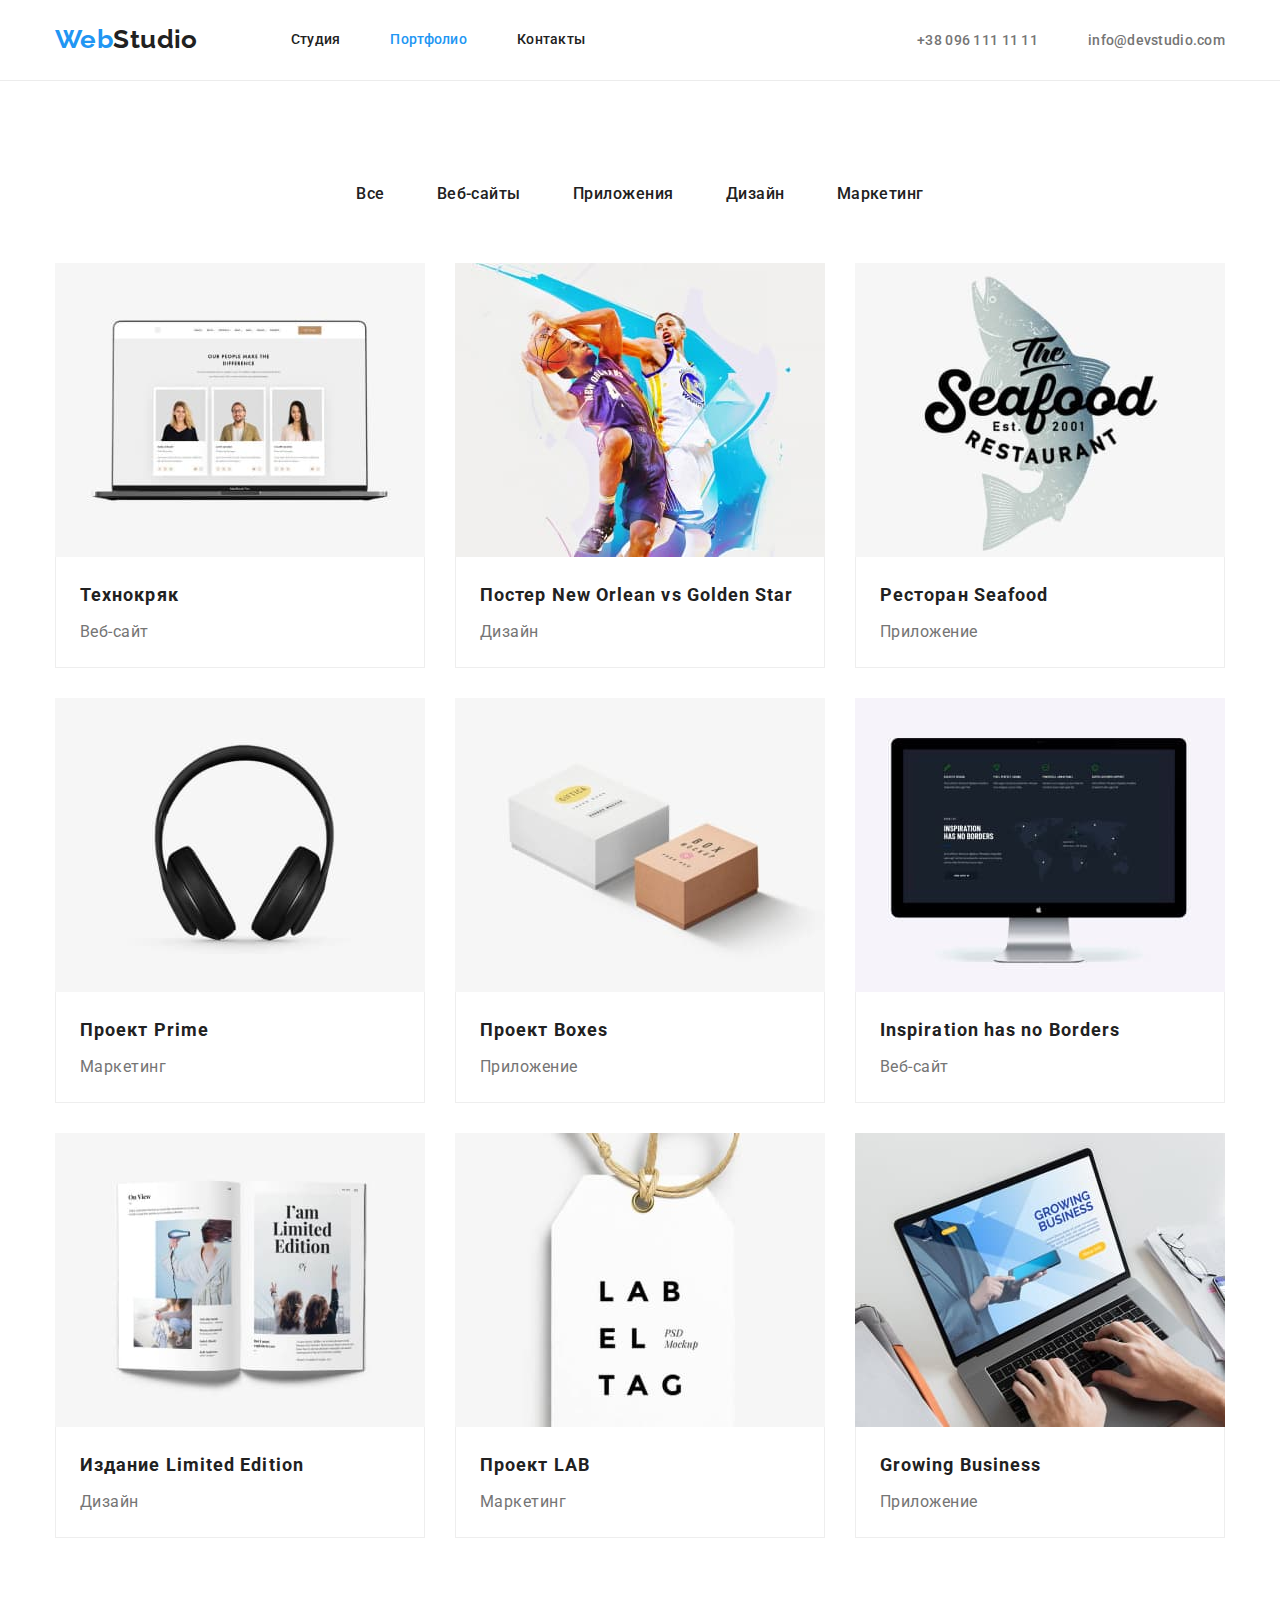
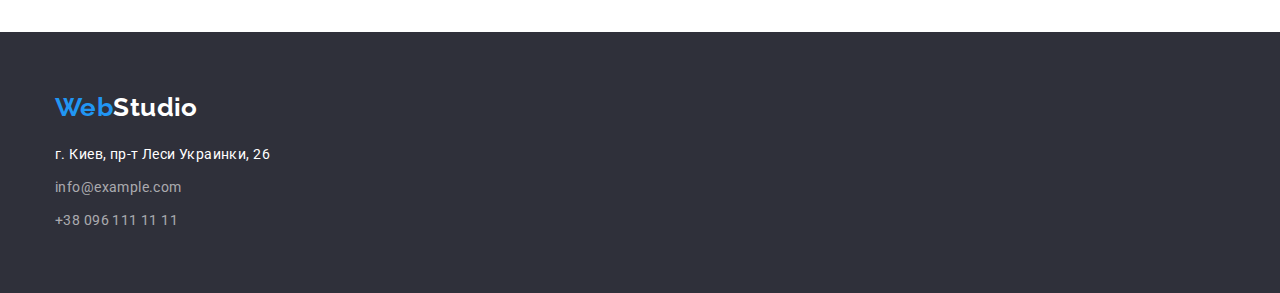
==== portfolio.html @ e805b1a5 "Создает" ====
<!DOCTYPE html>
<html lang="ru">

<head>
    <meta charset="UTF-8">
    <meta http-equiv="X-UA-Compatible" content="IE=edge">
    <meta name="viewport" content="width=device-width, initial-scale=1.0">
    <title>Document</title>
    <link rel="preconnect" href="https://fonts.googleapis.com">
    <link rel="preconnect" href="https://fonts.gstatic.com" crossorigin>
    <link href="https://fonts.googleapis.com/css2?family=Raleway:wght@700&family=Roboto:wght@400;500;700;900&display=swap"
        rel="stylesheet">
        <link rel="stylesheet" href="https://cdnjs.cloudflare.com/ajax/libs/modern-normalize/1.1.0/modern-normalize.min.css">
    <link rel="stylesheet" href="./css/styles.css">
</head>

<body>
    <!--Шапка сайта-->
    <header class="header">
        <div class="container main-nav">
                 <a href="./index.html" class="logo">
                    <span class="web">Web</span>Studio
                </a>
                <nav class="header-nav">
                    <ul class="site-nav list">
                        <li class="item"><a href="./index.html" class="link">Студия</a></li>
                        <li class="item"><a href="" class="link current">Портфолио</a></li>
                        <li class="item"><a href="" class="link">Контакты</a></li>
                    </ul>
                </nav>
            
                <ul class="call list">
                    <li class="item"><a class="link" href="tel:+380961111111">+38 096 111 11 11</a></li>
                    <li class="item"><a class="link" href="mailto:info@devstudio.com">info@devstudio.com</a></li>
                </ul>
            
        </div>
    </header>

   <main>
      <!--Портфолио-->
       <section class="section">
            
            <h1 class="visually-hidden">Портфолио</h1>
            <!--Фильтр-->
            <div class="container">
                <ul class=" filter list">
                    <li class="item"><button class="btn" type="button">Все</button></li>
                    <li class="item"><button class="btn" type="button">Веб-сайты</button></li>
                    <li class="item"><button class="btn" type="button">Приложения</button></li>
                    <li class="item"><button class="btn" type="button">Дизайн</button></li>
                    <li class="item"><button class="btn" type="button">Маркетинг</button></li>
                </ul>
            

                     <!--project-->
           
                <ul class="project list">
                    <li class="item"> 
                        <a>
                        <img src="./images/tehnokryak.jpg" alt="Технокряк" width="370" height="294">
                        <div class="port">
                            <h2 class="title">Технокряк</h2>
                            <p class="text">Веб-сайт</p>
                        </div>
                        </a>

                    </li class="item">
                        <li class="item"> 
                            <a>
                            <img src="./images/poster_new_orleans_vs_olden_star.jpg" alt="Постер New Orlean vs Golden Star" width="370" height="294">
                           <div class="port">
                                <h2 class="title">Постер New Orlean vs Golden Star</h2>
                                <p class="text">Дизайн</p>
                           </div>
                            </a>
                        </li>
                        <li class="item"> 
                            <a>
                            <img src="./images/seafood_restaurant.jpg" alt="Ресторан Seafood" width="370" height="294">
                            <div class="port">
                                <h2 class="title">Ресторан Seafood</h2>
                                <p class="text">Приложение</p>
                            </div>
                            </a>
                        </li>
                        <li class="item"> 
                            <a>
                            <img src="./images/prime_project.jpg" alt="Проект Prime" width="370" height="294">
                            <div class="port">
                                <h2 class="title">Проект Prime</h2>
                                <p class="text">Маркетинг</p>
                            </div>
                            </a>
                        </li>
                        <li class="item"> 
                            <a>
                            <img src="./images/boxes_project.jpg" alt="Проект Boxes" width="370" height="294">
                           <div class="port">
                                <h2 class="title">Проект Boxes</h2>
                                <p class="text">Приложение</p>
                           </div>
                            </a>
                        </li>
                        <li class="item"> 
                            <a>
                            <img src="./images/inspiration_has_no_borders.jpg" alt="Inspiration has no Borders" width="370" height="294">
                           <div class="port">
                                <h2 class="title">Inspiration has no Borders</h2>
                                <p class="text">Веб-сайт</p>
                           </div>
                            </a>
                        </li>
                        <li class="item"> 
                            <a>
                            <img src="./images/limited_edition.jpg" alt="Издание Limited Edition" width="370" height="294">
                           <div class="port">
                                <h2 class="title">Издание Limited Edition</h2>
                                <p class="text">Дизайн</p>
                           </div>
                            </a>
                        </li>
                        <li class="item"> 
                            <a>
                            <img src="./images/lab_project.jpg" alt="Проект LAB" width="370" height="294">
                           <div class="port">
                                <h2 class="title">Проект LAB</h2>
                                <p class="text">Маркетинг</p>
                           </div>
                            </a>
                        </li>
                        <li class="item"> 
                            <a>
                            <img src="./images/groving_business.jpg" alt="Growing Business" width="370" height="294">
                            <div class="port">
                                <h2 class="title">Growing Business</h2>
                                <p class="text">Приложение</p>
                            </div>
                            </a>
                        </li>
                </ul>
            </div>
       </section>
      
   </main>

    <!--Футер-->
    <footer class="footer">
        <div class="container">
           <div class="footer-container">
                <a href="./index.html" class="logo-footer">
                    <span class="web">Web</span>Studio
                </a>
                
                <address class="adress">
                
                    <ul class="footer-list list">
                        <li class="item"><a class="adress">г. Киев, пр-т Леси Украинки, 26</a></li>
                        <li class="item"><a class="link" href="mailto:info@example.com">info@example.com</a></li>
                        <li class="item"><a class="link" href="tel:+380961111111">+38 096 111 11 11</a></li>
                    </ul>
                </address>
           </div>
        </div>
    </footer>

</body>

</html>
---- css/styles.css ----
/* цвет основного текста #212121 */
/* вторичный цвет #757575 */
/* белый #FFFFFF */
/* акцент  #2196F3 */
/* rgba(255, 255, 255, 0.6) */
/* вторичный цвет фона #F5F4FA */
/* #2F303A*/

:root {
    --primary-text-color: #757575;
    --title-text-color: #212121;
    --accent-color: #2196F3;
    --primary-white-color: #FFFFFF;
    --footer-link: rgba(255, 255, 255, 0.6);
    --background-color: #2F303A;
    --secondary-bg-color: #F5F4FA;
}

body {
    background-color: var(--primary-white-color);
    color: var(--primary-text-color);
    font-family: Roboto, sans-serif;
    letter-spacing: 0.03em;
    font-size: 14px;
}

h1, h2, h3, p {
    margin: 0;
}
img {
    display: block;
    max-width: 100%;
    height: auto;
}

/* Утилиты */
.visually-hidden {
    position: absolute;
    width: 1px;
    height: 1px;
    margin: -1px;
    border: 0;
    padding: 0;
    white-space: nowrap;
    clip-path: inset(100%);
    clip: rect(0 0 0 0);
    overflow: hidden;
}

.container {
    margin: 0 auto;
    padding: 0 15px;
    width: 1200px;

}

.list {
    list-style: none;
    margin: 0;
    padding: 0;
}

/* header */
.logo {
    color: var(--title-text-color);
    font-family: Raleway, sans-serif;
    font-weight: 700;
    font-size: 26px;
    line-height: 1.2;
    text-decoration: none;
}

.web {
    color: var(--accent-color);
}

.header {
    border-bottom: 1px solid #ECECEC;
}

.header-nav {
    display: flex;
}


/* main-nav */
.main-nav {
    display: flex;
    align-items: center;
}

/* site nav */
.site-nav {
    display: flex;
    margin-left: 93px;
}
.site-nav .item:not(:last-child) {
    margin-right: 50px;
}

.site-nav .link {
    display: block;
    padding-top: 32px;
    padding-bottom: 32px;

    color: var(--title-text-color);
    font-weight: 500;
    line-height: 1.14;
    letter-spacing: 0.02em;
    text-decoration: none;

}

.site-nav  .current{
    color: var(--accent-color);
}

.site-nav .link:hover,
.site-nav .link:focus {
    color: var(--accent-color);
}

/* call */
.call {
 display: flex;
 margin-left: auto;
}

.call .item:not(:last-child) {
    margin-right: 50px;
}

.call .link {
    color: var(--primary-text-color);
    font-weight: 500;
    line-height: 1.14;
    letter-spacing: 0.02em;
    text-decoration: none;
}

.call .link:hover,
.call .link:focus {
    color: var(--accent-color);
}

/* Hero */
.hero {
    padding: 200px 0;
    background-color: var(--background-color);
    text-align: center;
}

.hero-title {
    color: var(--primary-white-color);
    font-weight: 900;
    font-size: 44px;
    line-height: 1.36;
    letter-spacing: 0.06em;
    text-transform: uppercase;
    margin-bottom: 30px;
}

/* section */
.section {
    padding-top: 94px;
    padding-bottom: 94px;
}
.top {
    padding-top: 0px;
}

.section-title {
    color: var(--title-text-color);
    font-weight: 700;
    font-size: 36px;
    line-height: 1.16;
    text-align: center;
    margin-bottom: 50px;
}

/* feautere */
.feautere-list {
    display: flex;
    margin-left: -30px;
    margin-bottom: -30px;
}

.feautere-list > .item {
    width: 270px;
    margin-left: 30px;
    margin-bottom: 30px;
}

.feautere-list .title {
    color: var(--title-text-color);
    font-weight: 700;
    line-height: 1.14;
    text-transform: uppercase;
    font-size: 14px;
    margin-bottom: 10px;
}

.feautere-list .text {
    line-height: 1.71;
}

/* work-list */
.work-list {
    display: flex;
}


.work-list .item:not(:last-child){
    margin-right: 30px;
}

/* Team*/
.team {
    display: flex;
    margin-left: -30px; 
}

.team .staff {
    margin-bottom: 30px;
}

.team > .item {
    background-color: var(--primary-white-color);
    width: 270px;
    margin-left: 30px;
    box-shadow: 0px 1px 3px rgba(0, 0, 0, 0.12), 0px 1px 1px rgba(0, 0, 0, 0.14), 0px 2px 1px rgba(0, 0, 0, 0.2);
    border-radius: 0px 0px 4px 4px;
}

.bg {
    background-color: var(--secondary-bg-color);
}

.team-title {
    color: var(--title-text-color);
    font-weight: 500;
    font-size: 16px;
    line-height: 1.16; 
    margin-bottom: 10px; 
    text-align: center;
}

.team .text {
    font-size: 16px;
    line-height: 1.16;
    text-align: center;
}

/* button */
.hero-btn {
    display: inline-block;
    padding: 10px 32px;
    min-width: 200px;
    height: 50px;

    background-color: var(--accent-color);
    color: var(--primary-white-color);
    font-weight: 700;
    font-size: 16px;
    line-height: 1.88;
    align-items: center;
    text-align: center;
    letter-spacing: 0.06em;
    font-family: inherit;
    border-radius: 4px;
    border: none;
}

/* Footer */
.footer {
    background-color: var(--background-color) ;
    padding-top: 60px;
    padding-bottom: 60px;
}

.footer-container {
    display: block;
    width: 231px;
}

.logo-footer {
    color: var(--primary-white-color);
    font-family: Raleway, sans-serif;
    font-weight: 700;
    font-size: 26px;
    line-height: 1.19;
    text-decoration: none;
}

.adress { 
    margin-top: 20px ;
    color: var(--primary-white-color);
    line-height: 1.71;
    font-weight: 400;
    text-decoration: none;
    font-style: normal;
    width: 231px;
}

.adress:hover,
.adress:focus {
    color: var(--accent-color);
}

.footer-list .link {
    color: var(--footer-link);
    line-height: 1.71;
    text-decoration: none;
    font-style: normal;
}

.footer-list .link:hover,
.footer-list .link:focus {
    color: var(--accent-color);
}

.footer-list .item:not(:last-child) {
    margin-bottom: 9px;
}

/* Portfolio */
.filter {
    display: flex;
    margin-bottom: 50px;
    justify-content: center;
}


.filter .item:not(:last-child) {
    margin-right: 8px;
}

.filter  .btn {
    padding: 6px 22px;
    border-radius: 4px;
    border: none;


    color: var(--title-text-color);
    background-color: var(--primary-white-color);

    font-weight: 500;
    font-size: 16px;
    line-height: 1.62;
    font-family: inherit;
    text-align: center;
    letter-spacing: 0.03em;
    cursor: pointer;
}

.filter .btn:hover,
.filter .btn:focus {
    background-color: var(--accent-color);
    color: var(--primary-white-color);
    
} 

/* project */
.project {
    display: flex;
    flex-wrap: wrap;
}

.project  .item {
    width: 370px;
    margin-right: 30px;
    margin-bottom: 30px;
}

.project .item:nth-last-child(-n + 3) {
    margin-bottom: 0;
}

.project .item:nth-child(3n) {
    margin-right: 0;
}

.project .title {
    color: var(--title-text-color);
    font-weight: 700;
    font-size: 18px;
    line-height: 2;
    letter-spacing: 0.06em;
    margin-bottom: 4px;

}

.project  .text {
    font-size: 16px;
    line-height: 1.88;
    letter-spacing: 0.03em;
}

.port {
    padding: 20px 24px;
    border: 1px solid #EEEEEE;
    border-top: none;
    background-color: var(--primary-white-color);
}
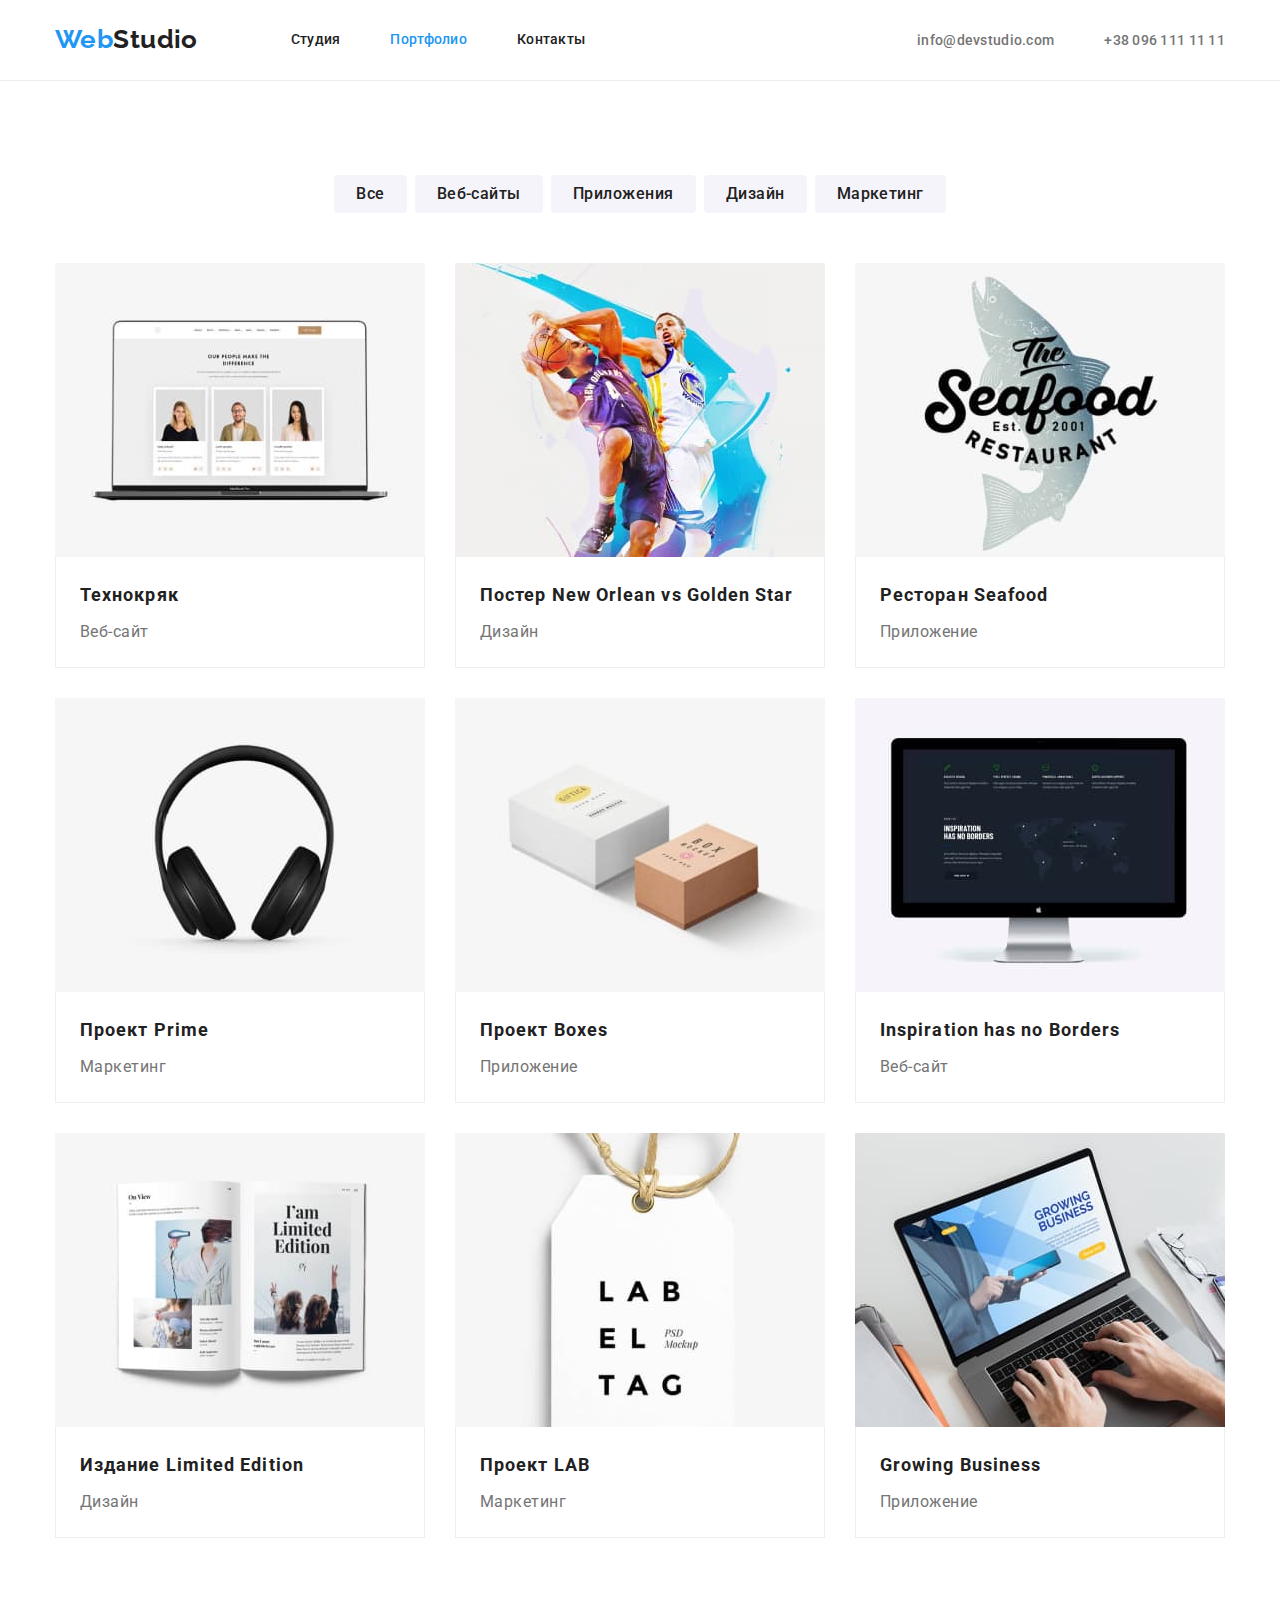
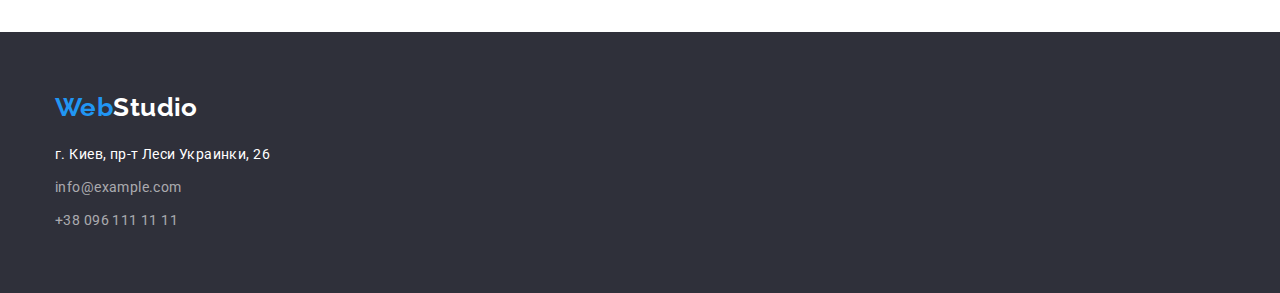
==== commit 7fe1d576: "бифор" ====
--- a/portfolio.html
+++ b/portfolio.html
@@ -28,12 +28,10 @@
                         <li class="item"><a href="" class="link">Контакты</a></li>
                     </ul>
                 </nav>
-            
                 <ul class="call list">
+                    <li class="item"><a class="link" href="mailto:info@devstudio.com">info@devstudio.com</a></li>
                     <li class="item"><a class="link" href="tel:+380961111111">+38 096 111 11 11</a></li>
-                    <li class="item"><a class="link" href="mailto:info@devstudio.com">info@devstudio.com</a></li>
                 </ul>
-            
         </div>
     </header>
 
--- a/css/styles.css
+++ b/css/styles.css
@@ -82,6 +82,18 @@
     display: flex;
 }
 
+.overlay {
+    max-width: 1600px;
+    height: 600px;
+    margin: 0px auto;
+    background-image: 
+    linear-gradient( to right, rgba(47, 48, 58, 0.4), rgba(47, 48, 58, 0.4)),
+    url(../images/hero-img.jpg);
+    background-repeat: no-repeat;
+    background-size: cover;
+    background-position: center;
+}
+
 
 /* main-nav */
 .main-nav {
@@ -111,6 +123,19 @@
 
 }
 
+.mail:before{
+    content:"";
+    display: inline-block;
+    width: 16px;
+    height: 12px;
+    margin-right: 15px;
+    background-image: url(../images/mail.svg);
+    background-repeat: no-repeat;
+    background-position: center;
+    
+}
+
+
 .site-nav  .current{
     color: var(--accent-color);
 }
@@ -124,11 +149,14 @@
 .call {
  display: flex;
  margin-left: auto;
+ align-items: center;
+ 
 }
 
 .call .item:not(:last-child) {
     margin-right: 50px;
 }
+
 
 .call .link {
     color: var(--primary-text-color);
@@ -136,6 +164,18 @@
     line-height: 1.14;
     letter-spacing: 0.02em;
     text-decoration: none;
+}
+
+.mail:before {
+    content: "";
+    display: inline-block;
+    width: 16px;
+    height: 12px;
+    margin-right: 15px;
+    background-image: url(../images/mail.svg);
+    background-repeat: no-repeat;
+    background-position: center;
+
 }
 
 .call .link:hover,
@@ -342,7 +382,7 @@
 
 
     color: var(--title-text-color);
-    background-color: var(--primary-white-color);
+    background-color: var(--secondary-bg-color);
 
     font-weight: 500;
     font-size: 16px;
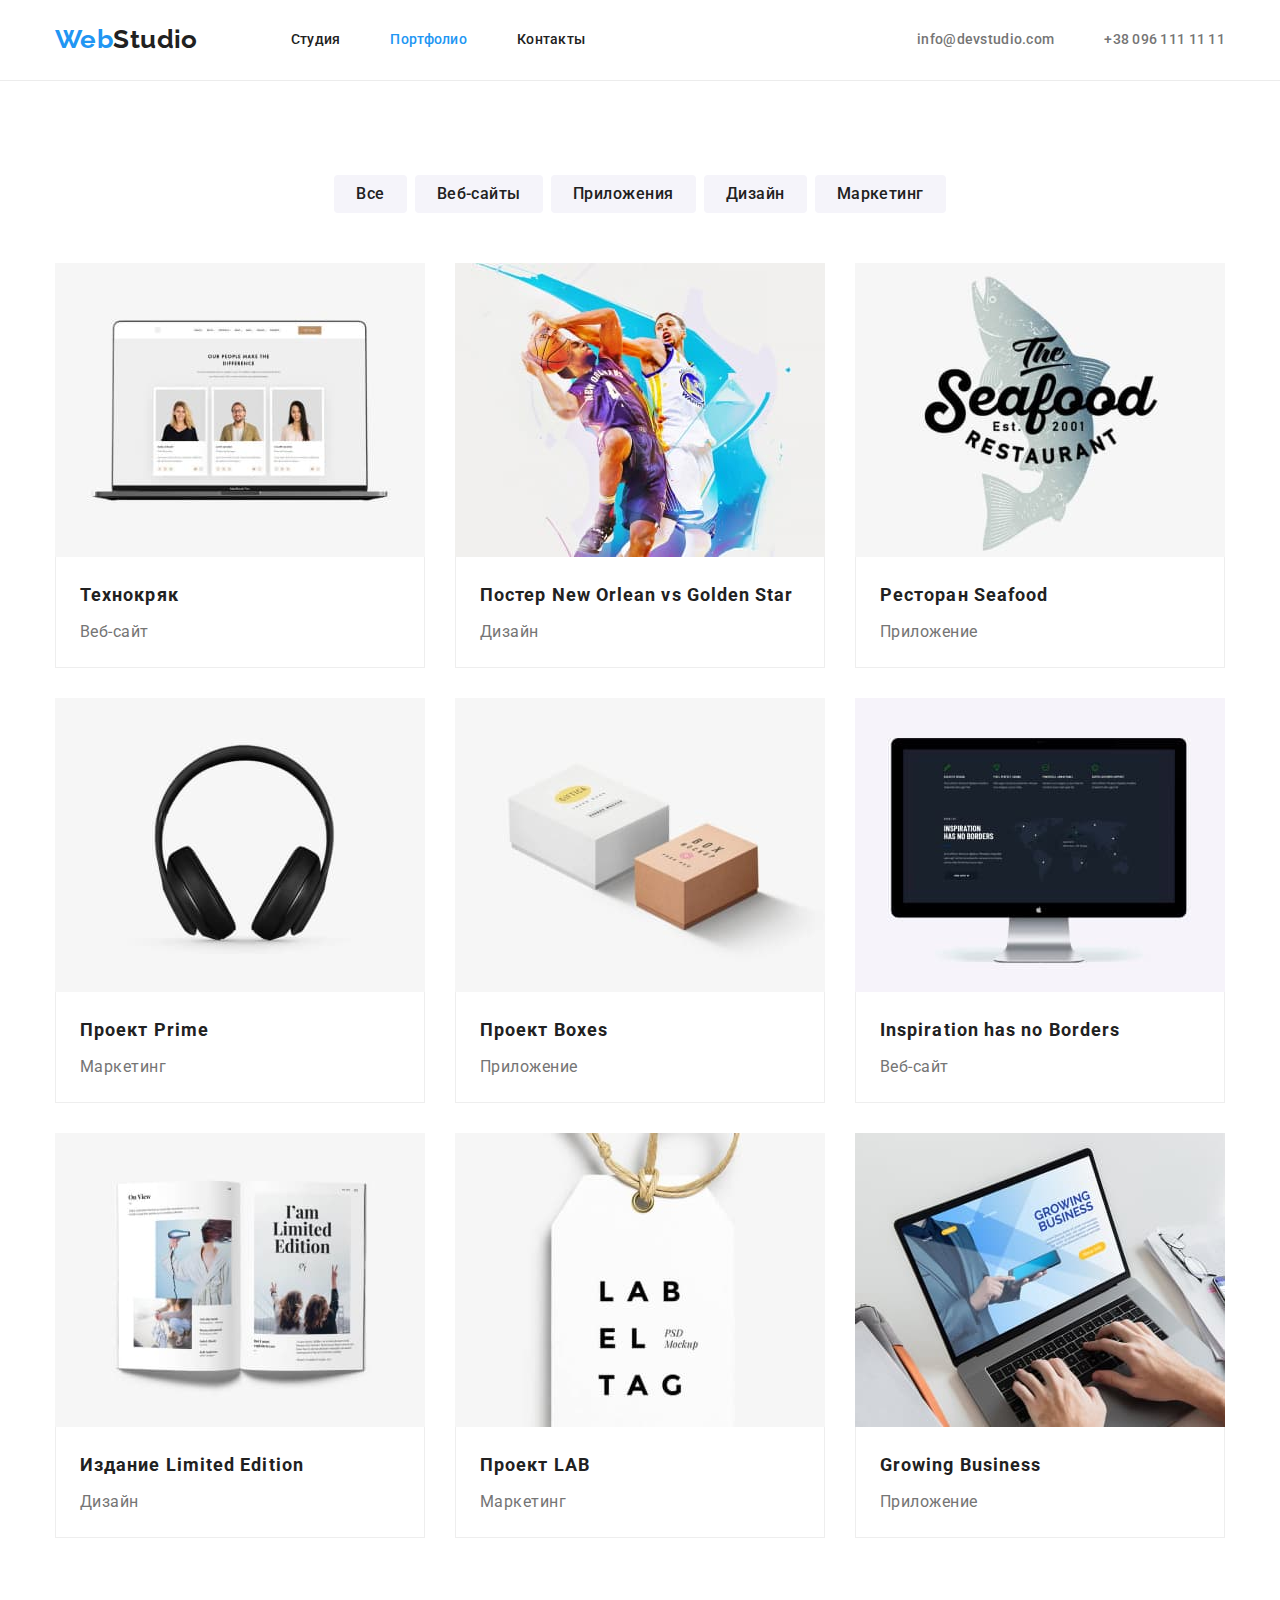
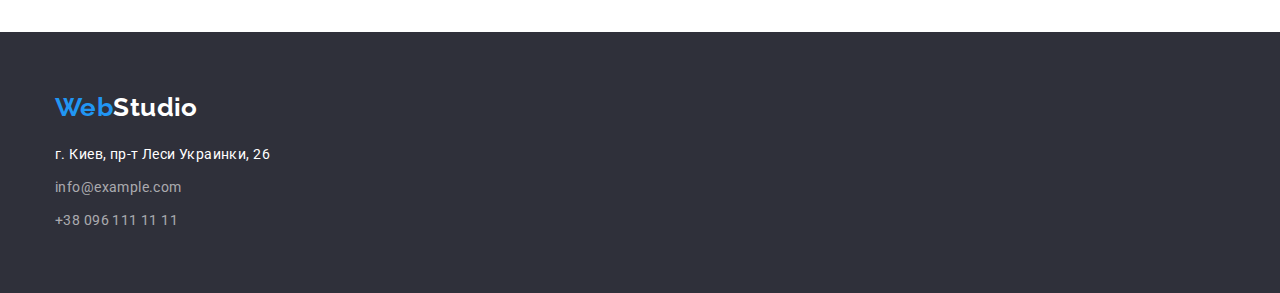
==== commit 8c0f031e: "делает спрайты и css" ====
--- a/portfolio.html
+++ b/portfolio.html
@@ -62,6 +62,7 @@
                             <p class="text">Веб-сайт</p>
                         </div>
                         </a>
+                    </li>
 
                     </li class="item">
                         <li class="item"> 
--- a/css/styles.css
+++ b/css/styles.css
@@ -5,6 +5,8 @@
 /* rgba(255, 255, 255, 0.6) */
 /* вторичный цвет фона #F5F4FA */
 /* #2F303A*/
+/* #AFB1B8 цвет иконок  */
+/* bg-color-clients #E5E5E5 */
 
 :root {
     --primary-text-color: #757575;
@@ -14,6 +16,8 @@
     --footer-link: rgba(255, 255, 255, 0.6);
     --background-color: #2F303A;
     --secondary-bg-color: #F5F4FA;
+    --icon-color: #AFB1B8;
+    --color-clients: #E5E5E5;
 }
 
 body {
@@ -123,35 +127,38 @@
 
 }
 
-.mail:before{
-    content:"";
-    display: inline-block;
+
+.site-nav  .current{
+    color: var(--accent-color);
+}
+
+.site-nav .link:hover,
+.site-nav .link:focus {
+    color: var(--accent-color);
+}
+
+/* call */
+.mail-icon {
     width: 16px;
     height: 12px;
-    margin-right: 15px;
-    background-image: url(../images/mail.svg);
-    background-repeat: no-repeat;
-    background-position: center;
-    
-}
-
-
-.site-nav  .current{
-    color: var(--accent-color);
-}
-
-.site-nav .link:hover,
-.site-nav .link:focus {
-    color: var(--accent-color);
-}
-
-/* call */
+    margin-right: 10px;
+    fill: currentColor;
+}
+
+.tell-icon {
+    width: 12px;
+    height: 16px;
+    margin-right: 10px;
+    fill: currentColor;
+}
+
+
 .call {
  display: flex;
  margin-left: auto;
- align-items: center;
  
 }
+
 
 .call .item:not(:last-child) {
     margin-right: 50px;
@@ -159,24 +166,15 @@
 
 
 .call .link {
+    display: flex;
     color: var(--primary-text-color);
     font-weight: 500;
     line-height: 1.14;
     letter-spacing: 0.02em;
     text-decoration: none;
-}
-
-.mail:before {
-    content: "";
-    display: inline-block;
-    width: 16px;
-    height: 12px;
-    margin-right: 15px;
-    background-image: url(../images/mail.svg);
-    background-repeat: no-repeat;
-    background-position: center;
-
-}
+    align-items: center;
+}
+
 
 .call .link:hover,
 .call .link:focus {
@@ -219,6 +217,23 @@
 }
 
 /* feautere */
+.feautere-list-border {
+    display: flex;
+    justify-content: center;
+    align-items: center;
+    height: 120px;
+    background-color: var(--secondary-bg-color);
+    margin-bottom: 30px;
+    border-radius: 4px;
+}
+
+.feautere-list-icon {
+    display: flex;
+    align-items: center;
+    width: 70px;
+    height: 70px;
+}
+
 .feautere-list {
     display: flex;
     margin-left: -30px;
@@ -230,6 +245,7 @@
     margin-left: 30px;
     margin-bottom: 30px;
 }
+
 
 .feautere-list .title {
     color: var(--title-text-color);
@@ -260,8 +276,8 @@
     margin-left: -30px; 
 }
 
-.team .staff {
-    margin-bottom: 30px;
+.staff {
+    padding: 30px 0px;
 }
 
 .team > .item {
@@ -289,6 +305,44 @@
     font-size: 16px;
     line-height: 1.16;
     text-align: center;
+    margin-bottom: 16px;
+}
+
+.team-soc-list {
+    display: flex;
+    justify-content: center;
+}
+
+.team-soc-item {
+    width: 44px;
+    height: 44px;
+    margin-right: 10px;
+}
+
+.team-soc-item:last-child{
+    margin-right: 0px;
+}
+
+.team-soc-link {
+    display: flex;
+    width: 100%;
+    height: 100%;
+    background-color: var(--primary-white-color);
+    border-radius: 50%;
+    justify-content: center;
+    align-items: center;
+    color: var(--icon-color);
+    
+
+}
+.team-soc-icon {
+    fill: currentColor;
+}
+
+.team-soc-link:hover,
+.team-soc-link:focus {
+    background-color: var(--accent-color);
+    color: var(--primary-white-color);
 }
 
 /* button */
@@ -309,6 +363,58 @@
     font-family: inherit;
     border-radius: 4px;
     border: none;
+}
+
+.clients-section-title {
+    font-family: 'Roboto';
+        font-style: normal;
+        font-weight: 700;
+        font-size: 36px;
+        line-height: 1.17;
+        text-align: center;
+        letter-spacing: 0.03em;
+    
+        color: var(--title-text-color);
+
+        margin-bottom: 50px;
+}
+
+
+
+.clients {
+    display: flex;
+    justify-content: center;
+}
+
+.clients-item {
+    width: 170px;
+    height: 92px;
+    margin-right: 30px;
+}
+
+.clients-item:last-child{
+    margin-right: 0px;
+}
+
+.clients-link {
+    display: flex;
+    justify-content: center;
+    align-items: center;
+    width: 100%;
+    height: 100%;
+    border: 1px solid var(--icon-color);
+    border-radius: 4px;
+    color: var(--icon-color);
+}
+
+.clients-icon {
+    fill: currentColor;
+}
+
+.clients-link:hover,
+.clients-link:focus {
+    border-color: var(--accent-color);
+    color: var(--accent-color);
 }
 
 /* Footer */
@@ -395,6 +501,7 @@
 
 .filter .btn:hover,
 .filter .btn:focus {
+    box-shadow: 0px 3px 1px rgba(0, 0, 0, 0.1), 0px 1px 2px rgba(0, 0, 0, 0.08), 0px 2px 2px rgba(0, 0, 0, 0.12);
     background-color: var(--accent-color);
     color: var(--primary-white-color);
     
@@ -412,6 +519,9 @@
     margin-bottom: 30px;
 }
 
+.project .item:hover {
+    box-shadow: 0px 1px 1px rgba(0, 0, 0, 0.12), 0px 4px 4px rgba(0, 0, 0, 0.06), 1px 4px 6px rgba(0, 0, 0, 0.16);
+}
 .project .item:nth-last-child(-n + 3) {
     margin-bottom: 0;
 }
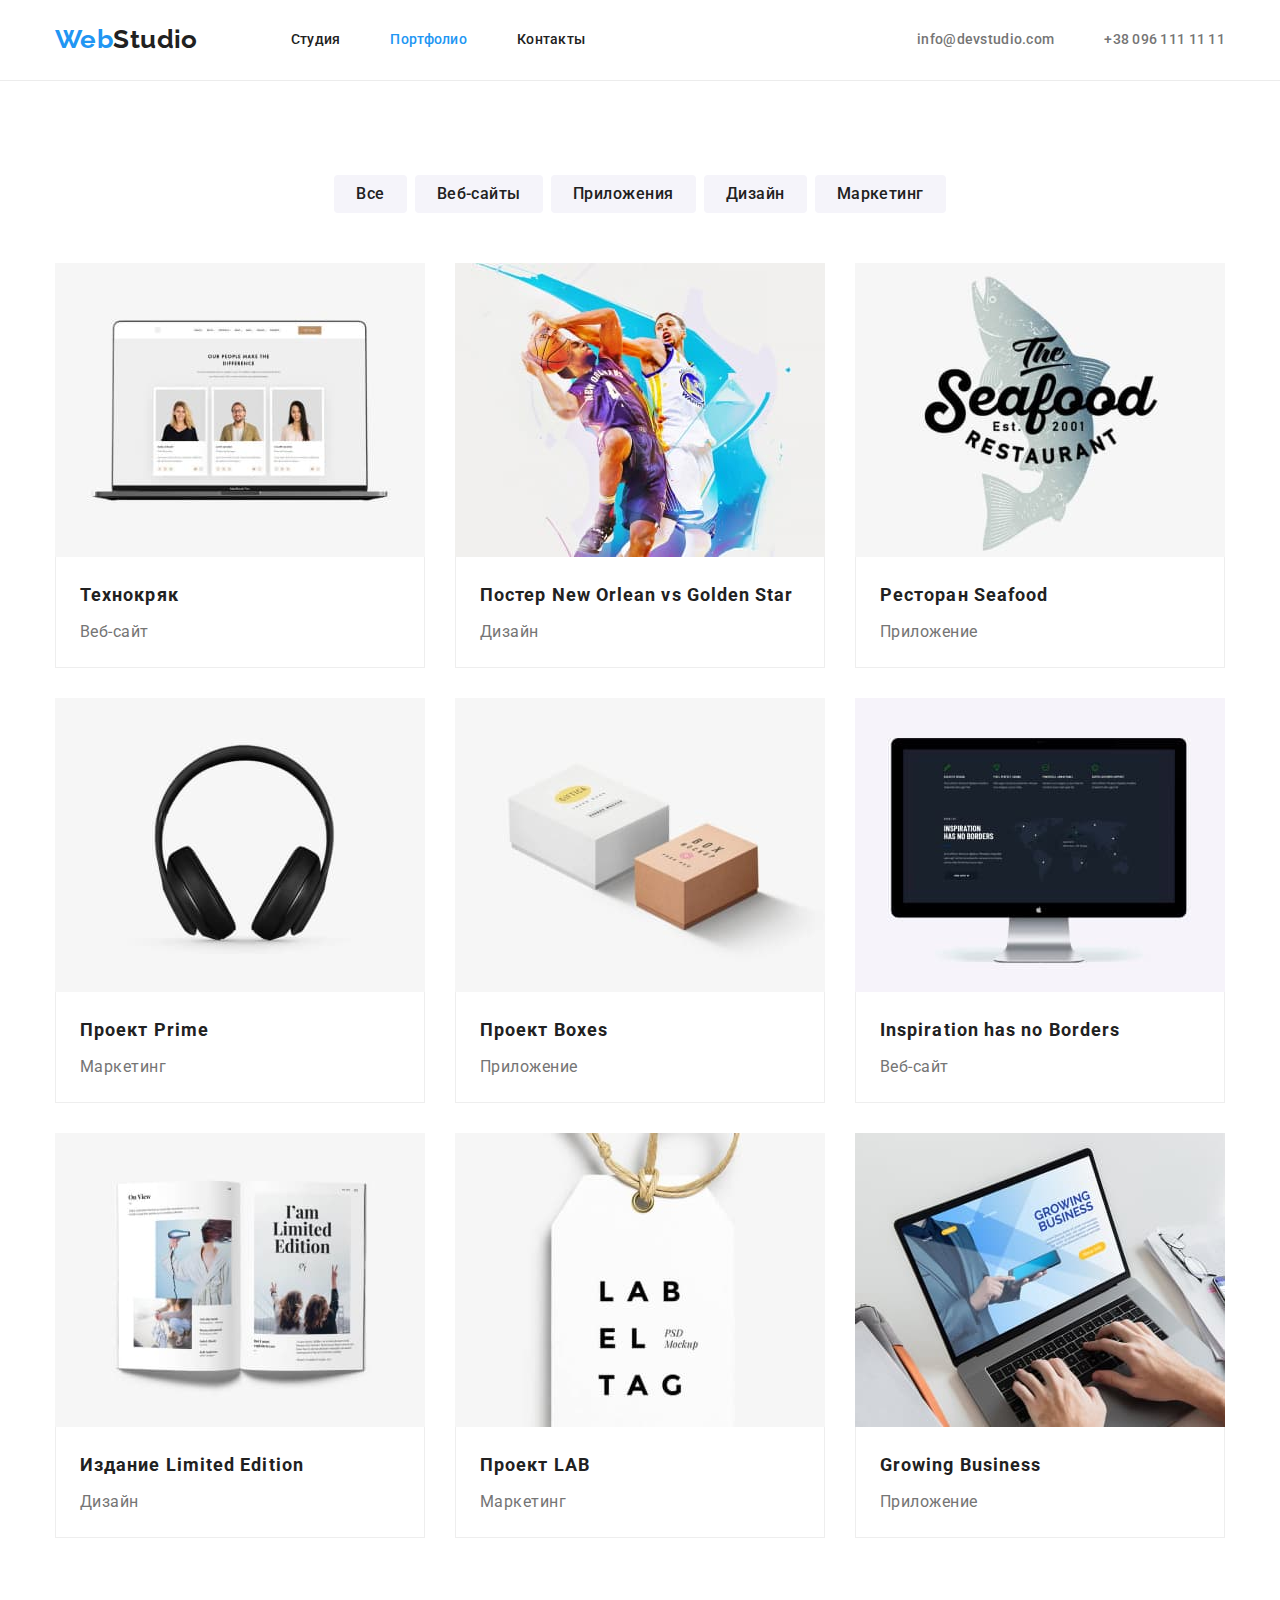
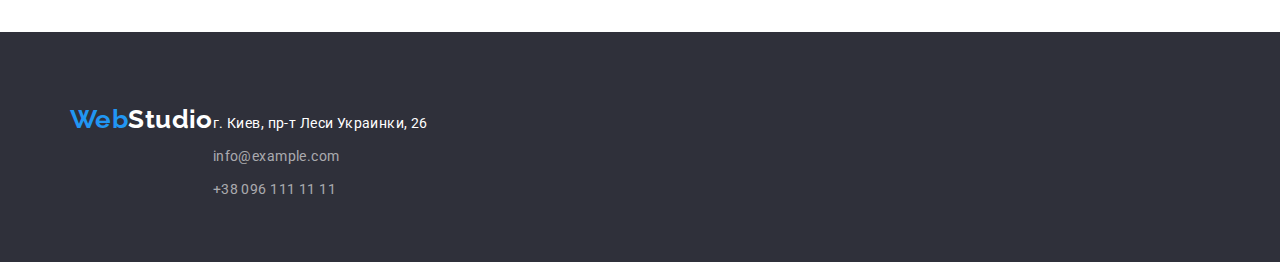
==== commit 76e35807: "исправляет ошибки" ====
--- a/portfolio.html
+++ b/portfolio.html
@@ -55,7 +55,7 @@
            
                 <ul class="project list">
                     <li class="item"> 
-                        <a>
+                        <a class="link">
                         <img src="./images/tehnokryak.jpg" alt="Технокряк" width="370" height="294">
                         <div class="port">
                             <h2 class="title">Технокряк</h2>
@@ -66,7 +66,7 @@
 
                     </li class="item">
                         <li class="item"> 
-                            <a>
+                            <a class="link">
                             <img src="./images/poster_new_orleans_vs_olden_star.jpg" alt="Постер New Orlean vs Golden Star" width="370" height="294">
                            <div class="port">
                                 <h2 class="title">Постер New Orlean vs Golden Star</h2>
@@ -75,7 +75,7 @@
                             </a>
                         </li>
                         <li class="item"> 
-                            <a>
+                            <a class="link">
                             <img src="./images/seafood_restaurant.jpg" alt="Ресторан Seafood" width="370" height="294">
                             <div class="port">
                                 <h2 class="title">Ресторан Seafood</h2>
@@ -84,7 +84,7 @@
                             </a>
                         </li>
                         <li class="item"> 
-                            <a>
+                            <a class="link">
                             <img src="./images/prime_project.jpg" alt="Проект Prime" width="370" height="294">
                             <div class="port">
                                 <h2 class="title">Проект Prime</h2>
@@ -93,7 +93,7 @@
                             </a>
                         </li>
                         <li class="item"> 
-                            <a>
+                            <a class="link">
                             <img src="./images/boxes_project.jpg" alt="Проект Boxes" width="370" height="294">
                            <div class="port">
                                 <h2 class="title">Проект Boxes</h2>
@@ -102,7 +102,7 @@
                             </a>
                         </li>
                         <li class="item"> 
-                            <a>
+                            <a class="link">
                             <img src="./images/inspiration_has_no_borders.jpg" alt="Inspiration has no Borders" width="370" height="294">
                            <div class="port">
                                 <h2 class="title">Inspiration has no Borders</h2>
@@ -111,7 +111,7 @@
                             </a>
                         </li>
                         <li class="item"> 
-                            <a>
+                            <a class="link">
                             <img src="./images/limited_edition.jpg" alt="Издание Limited Edition" width="370" height="294">
                            <div class="port">
                                 <h2 class="title">Издание Limited Edition</h2>
@@ -120,7 +120,7 @@
                             </a>
                         </li>
                         <li class="item"> 
-                            <a>
+                            <a class="link">
                             <img src="./images/lab_project.jpg" alt="Проект LAB" width="370" height="294">
                            <div class="port">
                                 <h2 class="title">Проект LAB</h2>
@@ -129,7 +129,7 @@
                             </a>
                         </li>
                         <li class="item"> 
-                            <a>
+                            <a class="link">
                             <img src="./images/groving_business.jpg" alt="Growing Business" width="370" height="294">
                             <div class="port">
                                 <h2 class="title">Growing Business</h2>
--- a/css/styles.css
+++ b/css/styles.css
@@ -7,6 +7,7 @@
 /* #2F303A*/
 /* #AFB1B8 цвет иконок  */
 /* bg-color-clients #E5E5E5 */
+/* footer-icon-soc-color  rgba(255, 255, 255, 0.1)*/
 
 :root {
     --primary-text-color: #757575;
@@ -18,6 +19,7 @@
     --secondary-bg-color: #F5F4FA;
     --icon-color: #AFB1B8;
     --color-clients: #E5E5E5;
+    --footer-icon-soc-color: rgba(255, 255, 255, 0.1);
 }
 
 body {
@@ -420,11 +422,19 @@
 /* Footer */
 .footer {
     background-color: var(--background-color) ;
-    padding-top: 60px;
-    padding-bottom: 60px;
-}
-
-.footer-container {
+    padding-top: 60px; 
+    padding-bottom: 60px; 
+}
+
+.footer-container{
+    display: flex;
+    align-items: baseline;
+    margin: 0 auto;
+    padding: 0 15px;
+    width: 1200px;
+}
+
+.footer-container-address {
     display: block;
     width: 231px;
 }
@@ -467,6 +477,60 @@
 
 .footer-list .item:not(:last-child) {
     margin-bottom: 9px;
+}
+
+.footer-soc {
+    margin-left: 70px;
+}
+
+.footer-soc-text {
+    font-family: 'Roboto';
+    font-style: normal;
+    font-weight: 700;
+    font-size: 14px;
+    line-height: 1.14;
+    letter-spacing: 0.03em;
+    text-transform: uppercase;
+
+    color: var(--primary-white-color);
+    margin-bottom: 20px;
+  
+}
+
+.footer-soc-list {
+    display: flex;
+}
+
+.footer-soc-item {
+    width: 44px;
+    height: 44px;
+    margin-right: 10px;
+    
+}
+.footer-soc-item:last-child {
+    margin-right: 0px;
+}
+
+.footer-soc-link {
+    display: flex;
+    width: 100%;
+    height: 100%;
+    border-radius: 50%;
+    background-color: var(--footer-icon-soc-color);
+    justify-content: center;
+    align-items: center;
+    color: var(--primary-white-color);
+
+}
+
+.footer-soc-link:hover,
+.footer-soc-link:focus {
+    background-color: var(--accent-color);
+    color: var(--primary-white-color);
+}
+
+.footer-soc-icon {
+    fill: currentColor;
 }
 
 /* Portfolio */
@@ -519,9 +583,15 @@
     margin-bottom: 30px;
 }
 
-.project .item:hover {
+.project .link {
+    display: block;
+}
+
+.project .link:hover,
+.project .link:focus {
     box-shadow: 0px 1px 1px rgba(0, 0, 0, 0.12), 0px 4px 4px rgba(0, 0, 0, 0.06), 1px 4px 6px rgba(0, 0, 0, 0.16);
 }
+
 .project .item:nth-last-child(-n + 3) {
     margin-bottom: 0;
 }
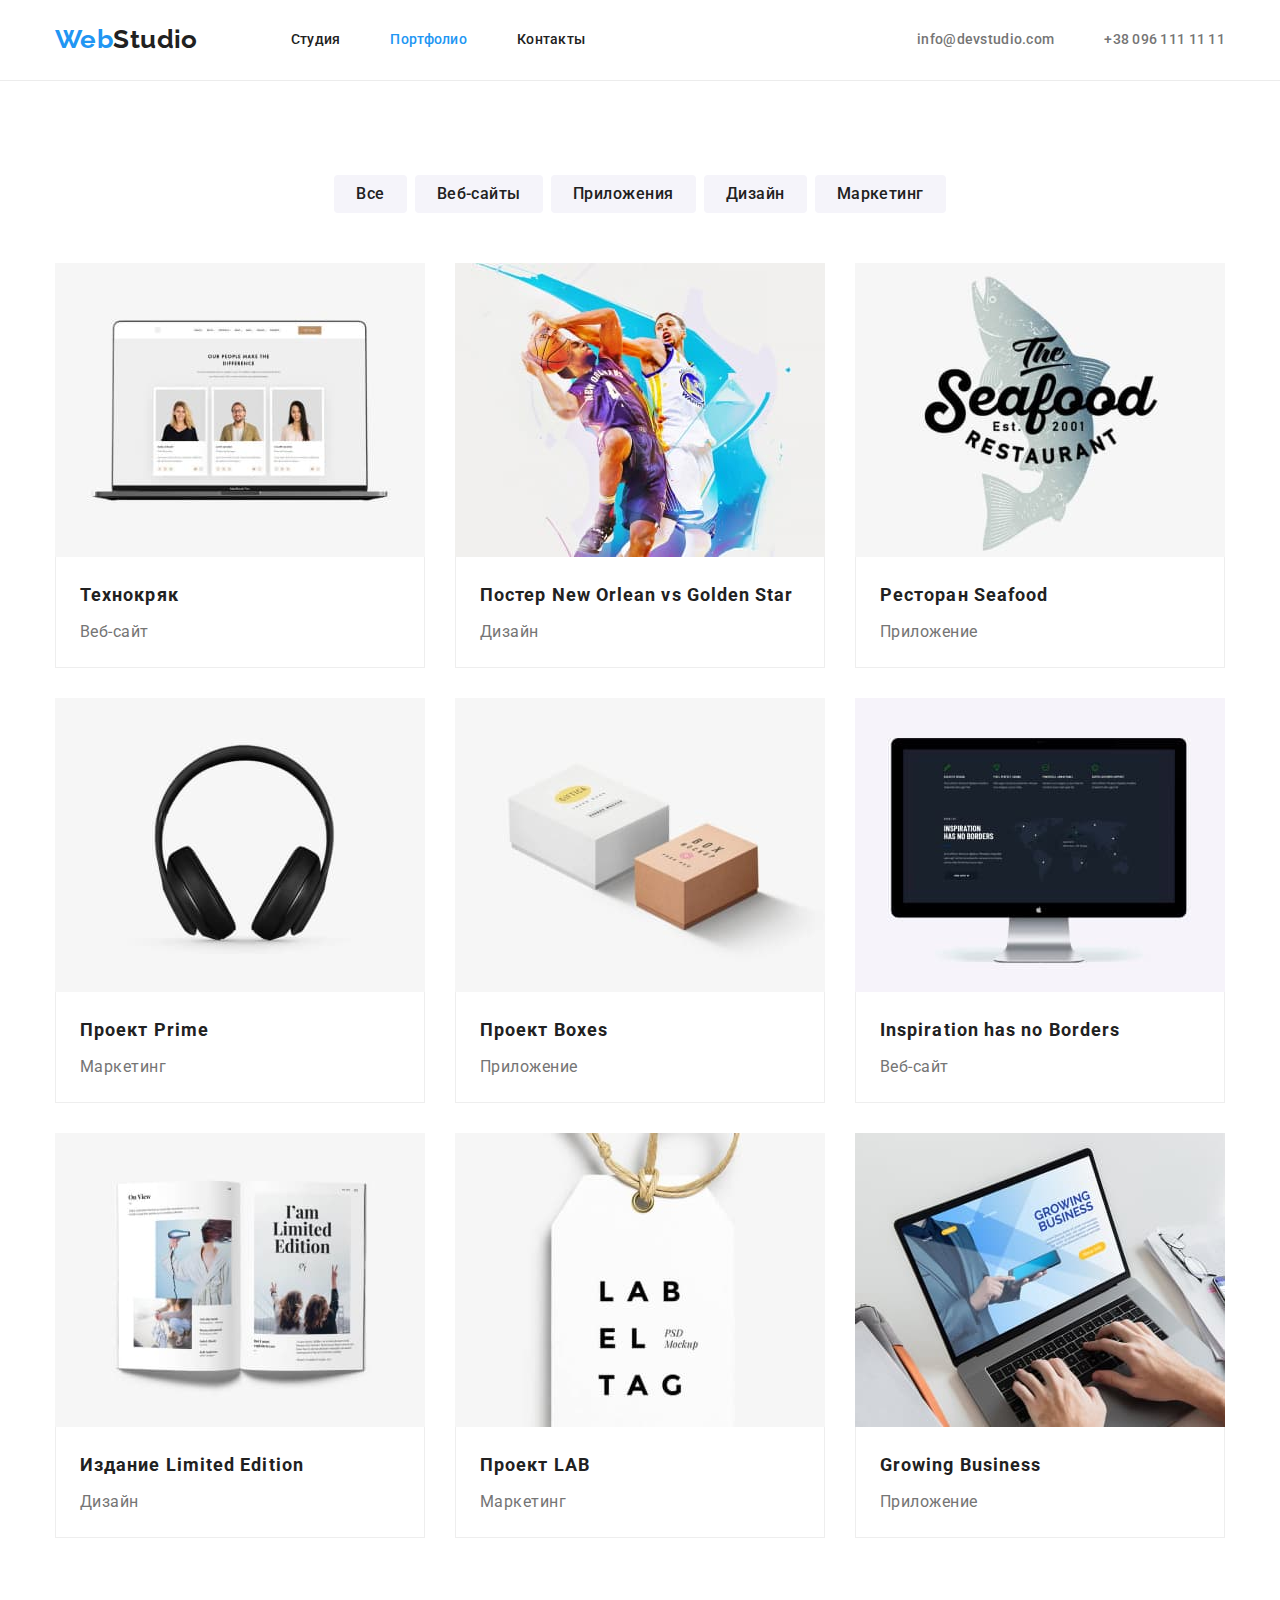
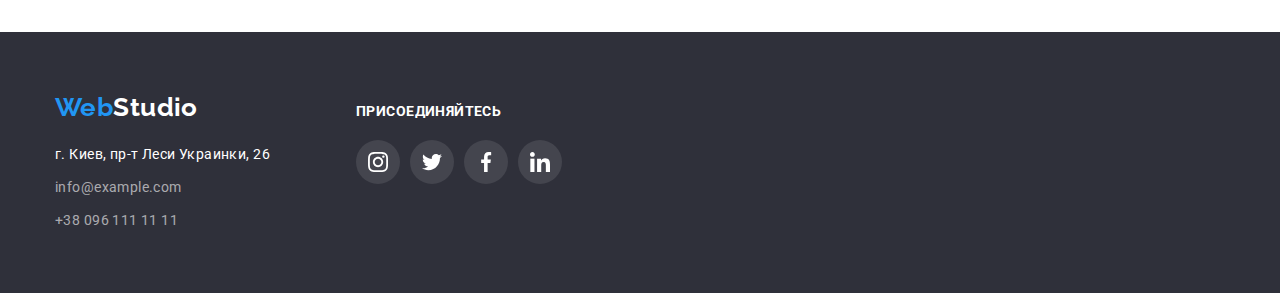
==== commit ec947bde: "исправляет ошибки" ====
--- a/portfolio.html
+++ b/portfolio.html
@@ -145,22 +145,57 @@
 
     <!--Футер-->
     <footer class="footer">
-        <div class="container">
-           <div class="footer-container">
-                <a href="./index.html" class="logo-footer">
-                    <span class="web">Web</span>Studio
-                </a>
-                
-                <address class="adress">
-                
-                    <ul class="footer-list list">
-                        <li class="item"><a class="adress">г. Киев, пр-т Леси Украинки, 26</a></li>
-                        <li class="item"><a class="link" href="mailto:info@example.com">info@example.com</a></li>
-                        <li class="item"><a class="link" href="tel:+380961111111">+38 096 111 11 11</a></li>
-                    </ul>
-                </address>
-           </div>
+    <div class="footer-container ">
+        <div class="footer-container-address">
+            <a href="./index.html" class="logo-footer">
+                <span class="web">Web</span>Studio
+            </a>
+    
+            <address class="adress">
+    
+                <ul class="footer-list list">
+                    <li class="item"><a class="adress">г. Киев, пр-т Леси Украинки, 26</a></li>
+                    <li class="item"><a class="link" href="mailto:info@example.com">info@example.com</a></li>
+                    <li class="item"><a class="link" href="tel:+380961111111">+38 096 111 11 11</a></li>
+                </ul>
+            </address>
         </div>
+        <div class="footer-soc">
+            <h2 class="footer-soc-text">
+                присоединяйтесь
+            </h2>
+            <ul class="footer-soc-list list">
+                <li class="footer-soc-item">
+                    <a href="" class="footer-soc-link">
+                        <svg class="footer-soc-icon" width="20" height="20">
+                            <use href="./images/symbol-defs.svg#icon-instagram"></use>
+                        </svg>
+                    </a>
+                </li>
+                <li class="footer-soc-item">
+                    <a href="" class="footer-soc-link">
+                        <svg class="footer-soc-icon" width="20" height="20">
+                            <use href="./images/symbol-defs.svg#icon-twitter"></use>
+                        </svg>
+                    </a>
+                </li>
+                <li class="footer-soc-item">
+                    <a href="" class="footer-soc-link">
+                        <svg class="footer-soc-icon" width="20" height="20">
+                            <use href="./images/symbol-defs.svg#icon-facebook"></use>
+                        </svg>
+                    </a>
+                </li>
+                <li class="footer-soc-item">
+                    <a href="" class="footer-soc-link">
+                        <svg class="footer-soc-icon" width="20" height="20">
+                            <use href="./images/symbol-defs.svg#icon-linkedin"></use>
+                        </svg>
+                    </a>
+                </li>
+            </ul>
+        </div>
+    </div>
     </footer>
 
 </body>
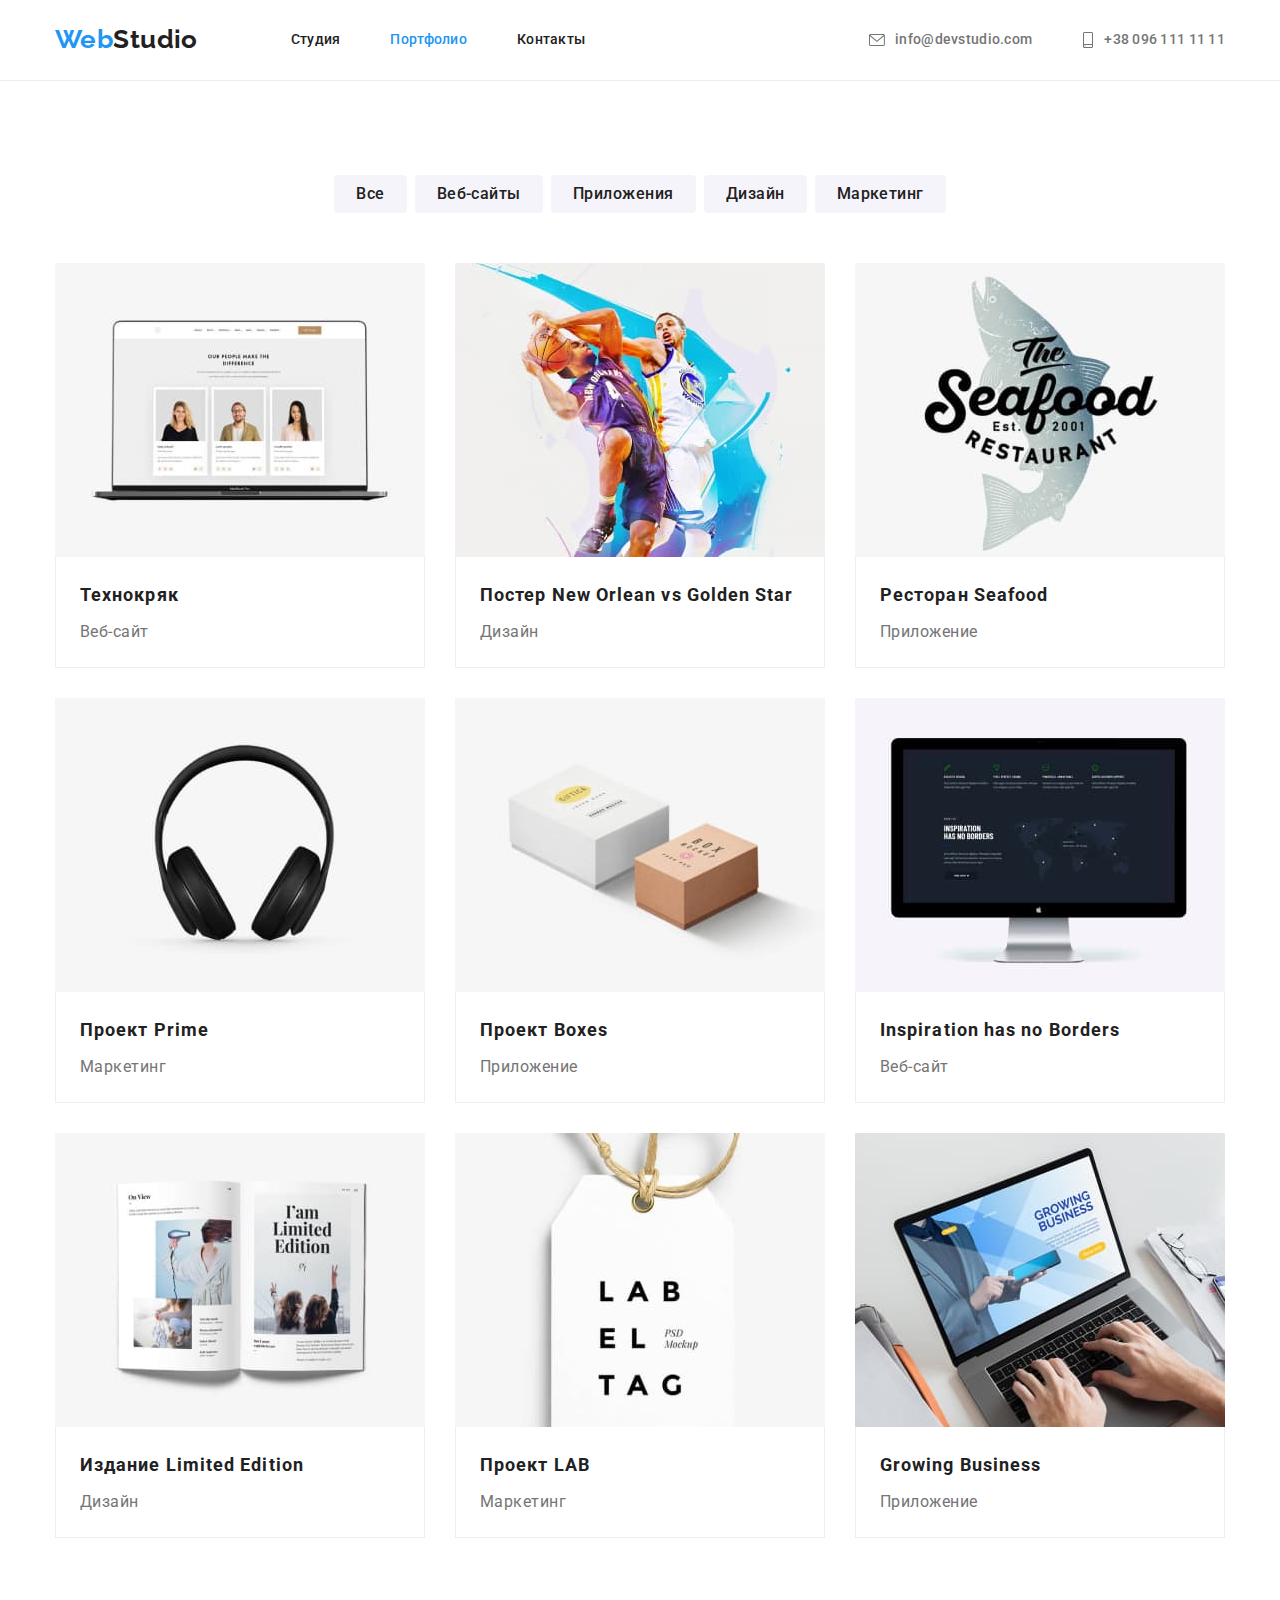
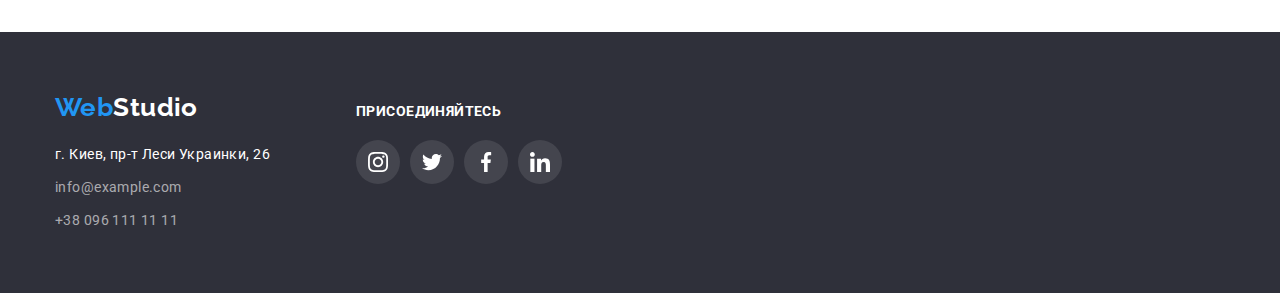
==== commit 4a604ecf: "хедер портфолио" ====
--- a/portfolio.html
+++ b/portfolio.html
@@ -29,9 +29,17 @@
                     </ul>
                 </nav>
                 <ul class="call list">
-                    <li class="item"><a class="link" href="mailto:info@devstudio.com">info@devstudio.com</a></li>
-                    <li class="item"><a class="link" href="tel:+380961111111">+38 096 111 11 11</a></li>
-                </ul>
+                    <li class="item mail"><a class="link" href="mailto:info@devstudio.com">
+                        <svg class="mail-icon">
+                            <use href="./images/symbol-defs.svg#icon-mail"></use>        
+                        </svg>
+                        info@devstudio.com</a></li>
+                    <li class="item"><a class="link" href="tel:+380961111111">
+                        <svg class="tell-icon">
+                            <use href="./images/symbol-defs.svg#icon-smartphone"></use>
+                        </svg>
+                        +38 096 111 11 11</a></li>
+                </ul> 
         </div>
     </header>
 
